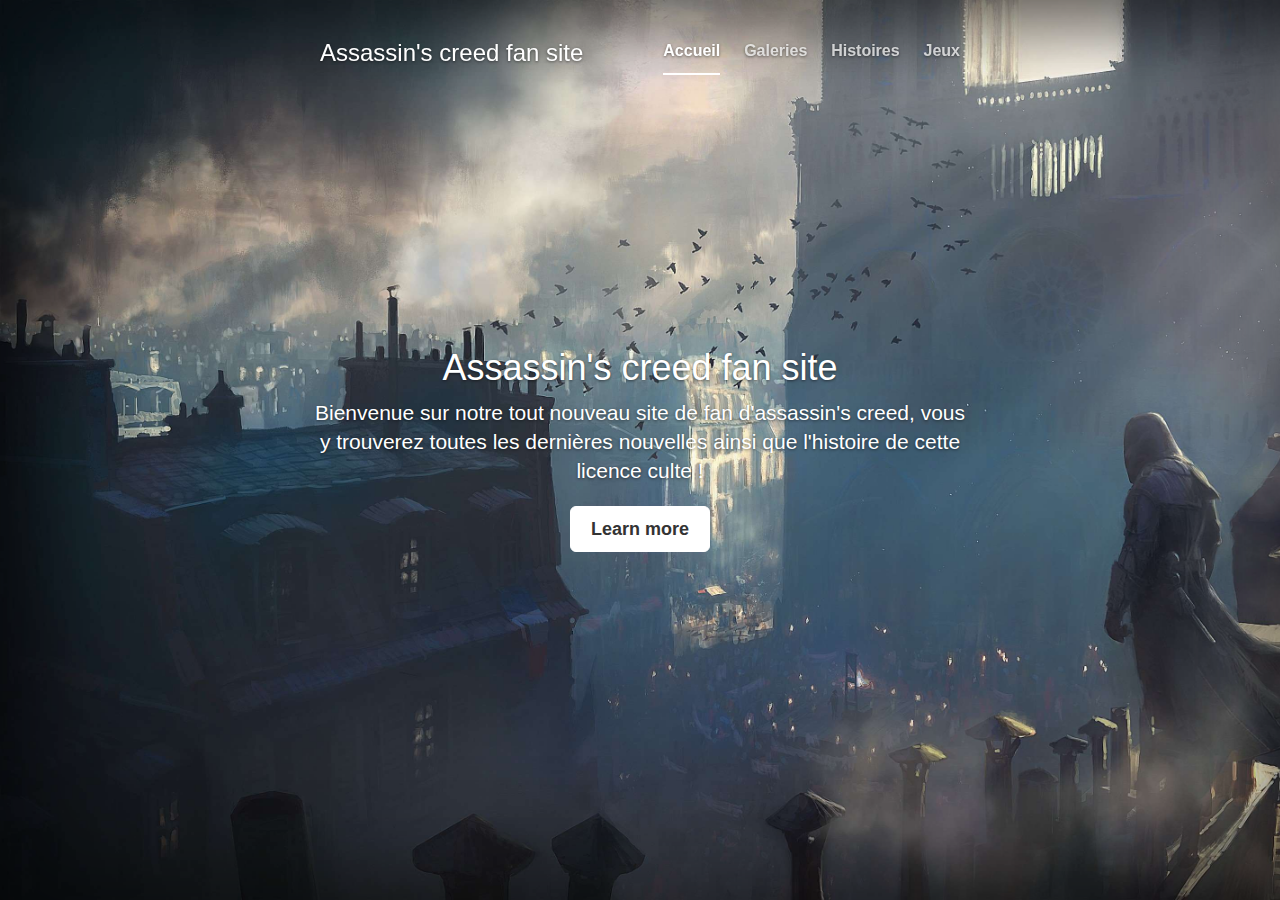
==== index.html @ 7bd2a31a "Création page de garde" ====
<!DOCTYPE html>
<html>
  <head>
    <meta charset="utf-8">
    <meta http-equiv="X-UA-Compatible" content="IE=edge">
    <meta name="viewport" content="width=device-width, initial-scale=1">

    <title>--- TODO ---</title>

    <link rel="stylesheet" href="https://maxcdn.bootstrapcdn.com/bootstrap/3.2.0/css/bootstrap.min.css">
    <link rel="stylesheet" href="https://maxcdn.bootstrapcdn.com/font-awesome/4.1.0/css/font-awesome.min.css">
    <link rel="stylesheet" href="css/style.css">
    <!-- HTML5 Shim and Respond.js IE8 support of HTML5 elements and media queries -->
    <!-- Leave those next 4 lines if you care about users using IE8 -->
    <!--[if lt IE 9]>
      <script src="https://oss.maxcdn.com/html5shiv/3.7.2/html5shiv.min.js"></script>
      <script src="https://oss.maxcdn.com/respond/1.4.2/respond.min.js"></script>
    <![endif]-->
  </head>
  <body>
    <div class="site-wrapper">

      <div class="site-wrapper-inner">

        <div class="cover-container">

          <div class="masthead clearfix">
            <div class="inner">
              <h3 class="masthead-brand">Assassin's creed fan site</h3>
              <ul class="nav masthead-nav">
                <li class="active"><a href="#">Accueil</a></li>
                <li><a href="#">Galeries</a></li>
                <li><a href="#">Histoires</a></li>
                <li><a href="#">Jeux</a></li>
              </ul>
            </div>
          </div>

          <div class="inner cover">
            <h1 class="cover-heading">Assassin's creed fan site</h1>
            <p class="lead">Bienvenue sur notre tout nouveau site de fan d'assassin's creed, vous y trouverez toutes les dernières nouvelles ainsi que l'histoire de cette licence culte !</p>
            <p class="lead">
              <a href="#" class="btn btn-lg btn-default">Learn more</a>
            </p>
          </div>
          
        </div>

      </div>

    </div>

    <!-- Including Bootstrap JS (with its jQuery dependency) so that dynamic components work -->
    <script src="https://ajax.googleapis.com/ajax/libs/jquery/1.11.1/jquery.min.js"></script>
    <script src="https://maxcdn.bootstrapcdn.com/bootstrap/3.2.0/js/bootstrap.min.js"></script>
  </body>
</html>
---- css/style.css ----
/*
 * Globals
 */

/* Links */
a,
a:focus,
a:hover {
  color: #fff;
}

/* Custom default button */
.btn-default,
.btn-default:hover,
.btn-default:focus {
  color: #333;
  text-shadow: none; /* Prevent inheritence from `body` */
  background-color: #fff;
  border: 1px solid #fff;
}


/*
 * Base structure
 */

html,
body {
  height: 100%;
  background-image: url(../images/main.jpg);
  background-repeat:no-repeat;
  background-size: cover;
}
body {
  color: #fff;
  text-align: center;
  text-shadow: 0 1px 3px rgba(0,0,0,.5);
}

/* Extra markup and styles for table-esque vertical and horizontal centering */
.site-wrapper {
  display: table;
  width: 100%;
  height: 100%; /* For at least Firefox */
  min-height: 100%;
  -webkit-box-shadow: inset 0 0 100px rgba(0,0,0,.5);
          box-shadow: inset 0 0 100px rgba(0,0,0,.5);
}
.site-wrapper-inner {
  display: table-cell;
  vertical-align: top;
}
.cover-container {
  margin-right: auto;
  margin-left: auto;
}

/* Padding for spacing */
.inner {
  padding: 30px;
}


/*
 * Header
 */
.masthead-brand {
  margin-top: 10px;
  margin-bottom: 10px;
}

.masthead-nav > li {
  display: inline-block;
}
.masthead-nav > li + li {
  margin-left: 20px;
}
.masthead-nav > li > a {
  padding-right: 0;
  padding-left: 0;
  font-size: 16px;
  font-weight: bold;
  color: #fff; /* IE8 proofing */
  color: rgba(255,255,255,.75);
  border-bottom: 2px solid transparent;
}
.masthead-nav > li > a:hover,
.masthead-nav > li > a:focus {
  background-color: transparent;
  border-bottom-color: #a9a9a9;
  border-bottom-color: rgba(255,255,255,.25);
}
.masthead-nav > .active > a,
.masthead-nav > .active > a:hover,
.masthead-nav > .active > a:focus {
  color: #fff;
  border-bottom-color: #fff;
}

@media (min-width: 768px) {
  .masthead-brand {
    float: left;
  }
  .masthead-nav {
    float: right;
  }
}


/*
 * Cover
 */

.cover {
  padding: 0 20px;
}
.cover .btn-lg {
  padding: 10px 20px;
  font-weight: bold;
}


/*
 * Affix and center
 */

@media (min-width: 768px) {
  /* Pull out the header and footer */
  .masthead {
    position: fixed;
    top: 0;
  }
  .mastfoot {
    position: fixed;
    bottom: 0;
  }
  /* Start the vertical centering */
  .site-wrapper-inner {
    vertical-align: middle;
  }
  /* Handle the widths */
  .masthead,
  .mastfoot,
  .cover-container {
    width: 100%; /* Must be percentage or pixels for horizontal alignment */
  }
}

@media (min-width: 992px) {
  .masthead,
  .mastfoot,
  .cover-container {
    width: 700px;
  }
}
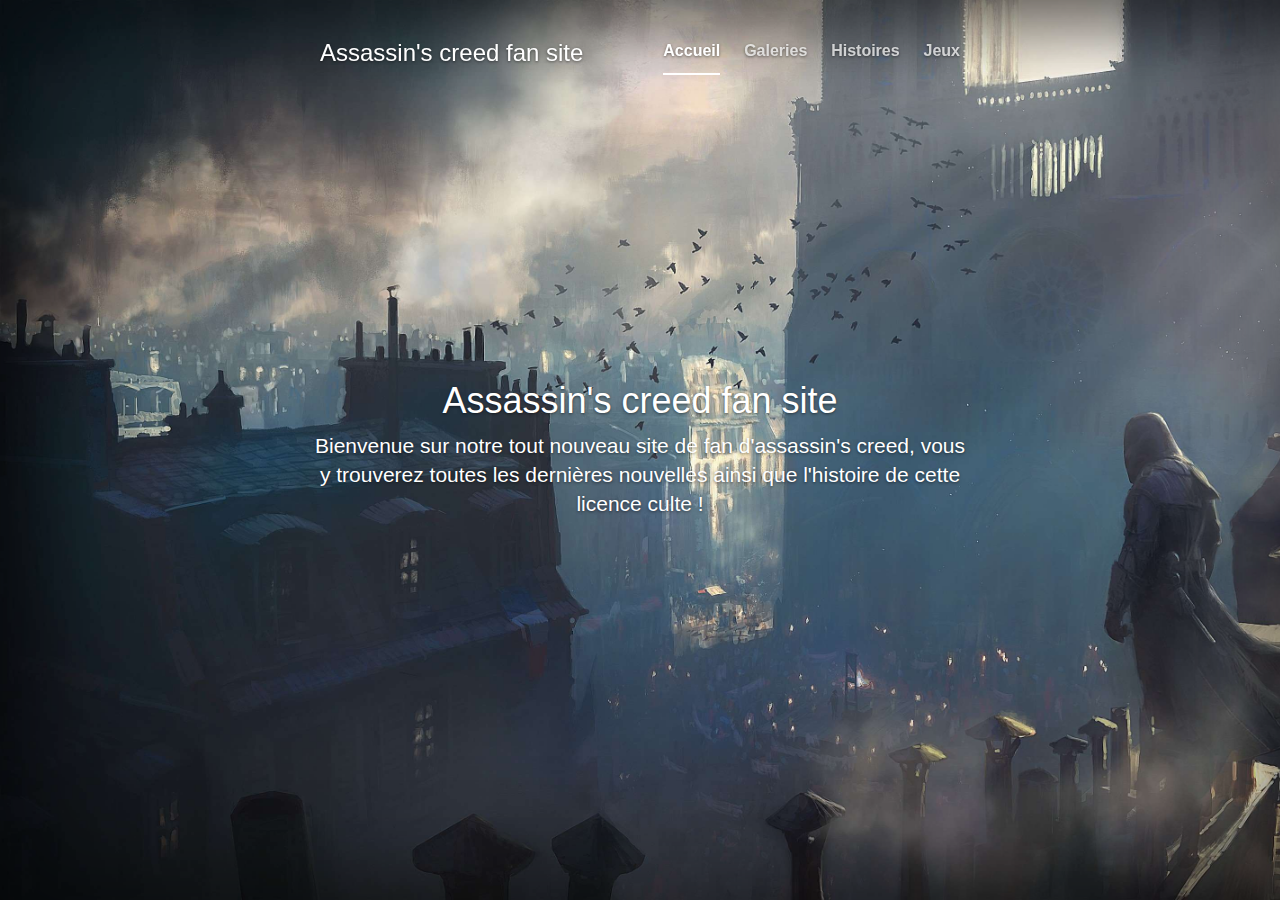
==== commit 9298b1a9: "Mise à jour 1" ====
--- a/index.html
+++ b/index.html
@@ -38,10 +38,7 @@
 
           <div class="inner cover">
             <h1 class="cover-heading">Assassin's creed fan site</h1>
-            <p class="lead">Bienvenue sur notre tout nouveau site de fan d'assassin's creed, vous y trouverez toutes les dernières nouvelles ainsi que l'histoire de cette licence culte !</p>
-            <p class="lead">
-              <a href="#" class="btn btn-lg btn-default">Learn more</a>
-            </p>
+            <p class="lead">Bienvenue sur notre tout nouveau site de fan d'assassin's creed, vous y trouverez toutes les dernières nouvelles ainsi que l'histoire de cette licence culte !</p>            
           </div>
           
         </div>
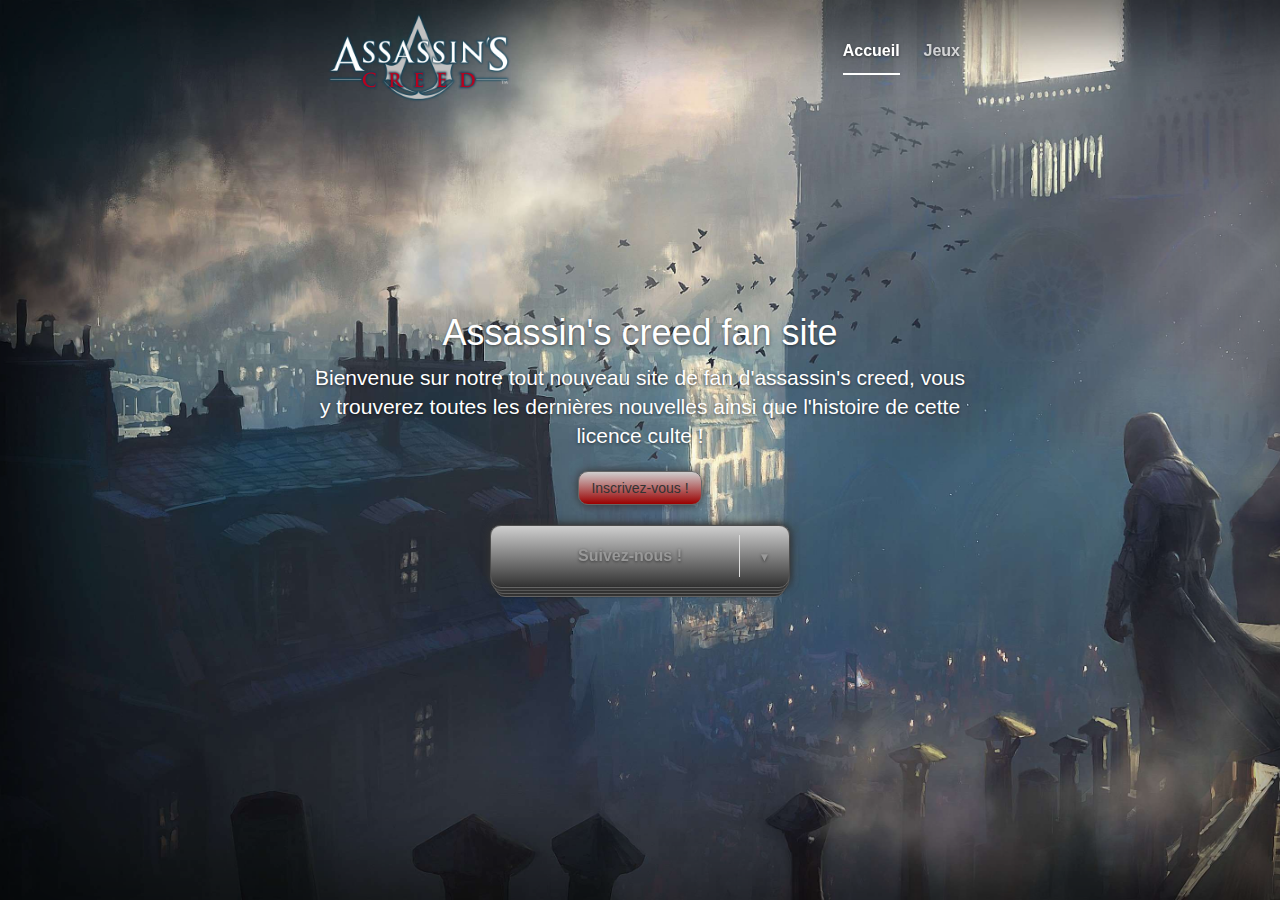
==== commit 2401890a: "Suppression games et finalisation cover" ====
--- a/index.html
+++ b/index.html
@@ -1,21 +1,26 @@
 <!DOCTYPE html>
 <html>
-  <head>
-    <meta charset="utf-8">
-    <meta http-equiv="X-UA-Compatible" content="IE=edge">
-    <meta name="viewport" content="width=device-width, initial-scale=1">
+    <head>
+        <meta charset="utf-8">
+        <meta http-equiv="X-UA-Compatible" content="IE=edge">
+        <meta name="viewport" content="width=device-width, initial-scale=1">
 
-    <title>--- TODO ---</title>
+    <title>Assassin's creed fan site</title>
 
     <link rel="stylesheet" href="https://maxcdn.bootstrapcdn.com/bootstrap/3.2.0/css/bootstrap.min.css">
     <link rel="stylesheet" href="https://maxcdn.bootstrapcdn.com/font-awesome/4.1.0/css/font-awesome.min.css">
+    <link rel="stylesheet" href="css/common.css">
+    <link rel="stylesheet" href="css/icons.css">
     <link rel="stylesheet" href="css/style.css">
+    <link rel="icon" type="image/png" href="images/icon.png" />
     <!-- HTML5 Shim and Respond.js IE8 support of HTML5 elements and media queries -->
     <!-- Leave those next 4 lines if you care about users using IE8 -->
     <!--[if lt IE 9]>
       <script src="https://oss.maxcdn.com/html5shiv/3.7.2/html5shiv.min.js"></script>
       <script src="https://oss.maxcdn.com/respond/1.4.2/respond.min.js"></script>
     <![endif]-->
+        <script src="js/modernizr.custom.63321.js"></script>
+
   </head>
   <body>
     <div class="site-wrapper">
@@ -26,21 +31,27 @@
 
           <div class="masthead clearfix">
             <div class="inner">
-              <h3 class="masthead-brand">Assassin's creed fan site</h3>
+              <a href="index.html"><img class="masthead-brand" src="images/assassinscreed_logo.png" width="200px" alt="Logo Assassin's Creed" /> </a>
               <ul class="nav masthead-nav">
-                <li class="active"><a href="#">Accueil</a></li>
-                <li><a href="#">Galeries</a></li>
-                <li><a href="#">Histoires</a></li>
+                <li class="active"><a href="index.html">Accueil</a></li>
                 <li><a href="#">Jeux</a></li>
               </ul>
             </div>
           </div>
-
           <div class="inner cover">
             <h1 class="cover-heading">Assassin's creed fan site</h1>
-            <p class="lead">Bienvenue sur notre tout nouveau site de fan d'assassin's creed, vous y trouverez toutes les dernières nouvelles ainsi que l'histoire de cette licence culte !</p>            
+            <p class="lead">Bienvenue sur notre tout nouveau site de fan d'assassin's creed, vous y trouverez toutes les dernières nouvelles ainsi que l'histoire de cette licence culte !</p>
+            <button type="button" class="btn btn-default">Inscrivez-vous !</button>  
           </div>
-          
+          <div class="fleft">
+            <select id="cd-dropdown" class="cd-select">
+              <option value="-1" selected>Suivez-nous !</option>
+              <option value="1" class="icon-google-plus">Google Plus</option>
+              <option value="2" class="icon-facebook">Facebook</option>
+              <option value="3" class="icon-twitter">Twitter</option>
+              <option value="4" class="icon-github">GitHub</option>
+            </select>
+          </div>
         </div>
 
       </div>
@@ -50,5 +61,19 @@
     <!-- Including Bootstrap JS (with its jQuery dependency) so that dynamic components work -->
     <script src="https://ajax.googleapis.com/ajax/libs/jquery/1.11.1/jquery.min.js"></script>
     <script src="https://maxcdn.bootstrapcdn.com/bootstrap/3.2.0/js/bootstrap.min.js"></script>
+    <script type="text/javascript" src="js/jquery.dropdown.js"></script>
+    <script type="text/javascript">
+      
+      $( function() {
+        
+        $( '#cd-dropdown' ).dropdown( {
+          gutter : 5,
+          delay : 100,
+          random : true
+        } );
+
+      });
+
+    </script>
   </body>
 </html>--- a/css/style.css
+++ b/css/style.css
@@ -1,7 +1,3 @@
-/*
- * Globals
- */
-
 /* Links */
 a,
 a:focus,
@@ -17,6 +13,22 @@
   text-shadow: none; /* Prevent inheritence from `body` */
   background-color: #fff;
   border: 1px solid #fff;
+  -moz-box-shadow: 0px 0px 10px #343434;
+  -webkit-box-shadow: 0px 0px 10px #343434;
+  -o-box-shadow: 0px 0px 10px #343434;
+  box-shadow: 0px 0px 10px #343434;
+  -moz-border-radius: 10px;
+  -webkit-border-radius: 10px;
+  border-radius: 10px;
+  border: 1px solid #656565;
+  background:#cfcfcf;
+  filter: progid:DXImageTransform.Microsoft.gradient(startColorstr="#cfcfcf", endColorstr="#9a0000"); /* Pour IE seulement et mode gradient à linear */
+  background: -webkit-gradient(linear, left top, left bottom, from(#cfcfcf), to(#9a0000));
+  background: -webkit-linear-gradient(#cfcfcf, #9a0000);
+  background: -moz-linear-gradient(#cfcfcf, #9a0000);
+  background: -o-linear-gradient(#cfcfcf, #9a0000); 
+  background: -ms-linear-gradient(#cfcfcf, #9a0000); 
+  background: linear-gradient(#cfcfcf, #9a0000); 
 }
 
 
@@ -27,6 +39,7 @@
 html,
 body {
   height: 100%;
+  background: fixed;
   background-image: url(../images/main.jpg);
   background-repeat:no-repeat;
   background-size: cover;
@@ -65,8 +78,9 @@
  * Header
  */
 .masthead-brand {
-  margin-top: 10px;
+  margin-top: -20px;
   margin-bottom: 10px;
+  padding: 0px;
 }
 
 .masthead-nav > li {
@@ -130,17 +144,12 @@
     position: fixed;
     top: 0;
   }
-  .mastfoot {
-    position: fixed;
-    bottom: 0;
-  }
   /* Start the vertical centering */
   .site-wrapper-inner {
     vertical-align: middle;
   }
   /* Handle the widths */
   .masthead,
-  .mastfoot,
   .cover-container {
     width: 100%; /* Must be percentage or pixels for horizontal alignment */
   }
@@ -148,8 +157,199 @@
 
 @media (min-width: 992px) {
   .masthead,
-  .mastfoot,
   .cover-container {
     width: 700px;
   }
+}
+
+ /* Dropdown config */
+.cd-dropdown,
+.cd-select {
+  position: relative;
+  width: 300px;
+  margin: 20px auto;
+  display: block;
+}
+
+.cd-dropdown > span {
+  width: 100%;
+  height: 60px;
+  line-height: 60px;
+  color: #999;
+  font-weight: 700;
+  font-size: 16px;
+  display: block;
+  padding: 0 50px 0 30px;
+  position: relative;
+  cursor: pointer;
+  border-radius: 10px;
+  background:#cfcfcf;
+  filter: progid:DXImageTransform.Microsoft.gradient(startColorstr="#cfcfcf", endColorstr="#343434"); /* Pour IE seulement et mode gradient à linear */
+  background: -webkit-gradient(linear, left top, left bottom, from(#cfcfcf), to(#343434));
+  background: -webkit-linear-gradient(#cfcfcf, #343434);
+  background: -moz-linear-gradient(#cfcfcf, #343434);
+  background: -o-linear-gradient(#cfcfcf, #343434); 
+  background: -ms-linear-gradient(#cfcfcf, #343434); 
+  background: linear-gradient(#cfcfcf, #343434); 
+}
+
+.cd-dropdown > span:after {
+  content: '\25BC';
+  position: absolute;
+  right: 0px;
+  top: 15%;
+  width: 50px;
+  text-align: center;
+  font-size: 12px;
+  padding: 10px;
+  height: 70%;
+  line-height: 24px;
+  border-left: 1px solid #ddd;
+}
+
+.cd-dropdown.cd-active > span:after {
+  content: '\25B2';
+}
+
+.cd-dropdown ul {
+  list-style-type: none;
+  margin: 0;
+  padding: 0;
+  display: block;
+  position: relative;
+}
+
+.cd-dropdown ul li {
+  display: block;
+}
+
+.cd-dropdown ul li span {
+  width: 100%;
+  background: none;
+  line-height: 60px;
+  padding: 0 30px 0 75px;
+  display: block;
+  color: #bcbcbc;
+  cursor: pointer;
+  font-weight: 700;
+}
+
+.cd-dropdown > span,
+.cd-dropdown ul li span {
+  -webkit-backface-visibility: hidden;
+  -webkit-touch-callout: none;
+  -webkit-user-select: none;
+  -khtml-user-select: none;
+  -moz-user-select: none;
+  -ms-user-select: none;
+  user-select: none;
+}
+
+.cd-dropdown > span span[class^="icon-"],
+.cd-dropdown > span span[class*=" icon-"]{
+  padding: 0 30px 0 45px;
+}
+
+/* Select fallback styling */
+.cd-select {
+  border: 1px solid #ddd;
+}
+
+.cd-dropdown > span,
+.cd-dropdown ul li:nth-last-child(-n+3) span {
+  box-shadow: 0 1px 1px rgba(0,0,0,0.1);
+}
+
+.cd-dropdown ul {
+  position: absolute;
+  top: 0px;
+  width: 100%;
+}
+
+.cd-dropdown ul li {
+  position: absolute;
+  width: 100%;
+}
+
+.cd-active.cd-dropdown > span {
+  color: #4d8c9d;
+}
+
+.cd-active.cd-dropdown > span,
+.cd-active.cd-dropdown ul li span {
+  box-shadow: 0 1px 1px rgba(0,0,0,0.1);
+}
+
+.cd-active.cd-dropdown ul li span {
+  -webkit-transition: all 0.2s linear 0s;
+  -moz-transition: all 0.2s linear 0s;
+  -ms-transition: all 0.2s linear 0s;
+  -o-transition: all 0.2s linear 0s;
+  transition: all 0.2s linear 0s;
+}
+
+.cd-active.cd-dropdown ul li span:hover {
+  color: #fff;
+}
+
+.cd-dropdown,
+.cd-dropdown .icon-google-plus,
+.cd-dropdown .icon-facebook,
+.cd-dropdown .icon-twitter,
+.cd-dropdown .icon-github {
+  -moz-box-shadow: 0px 0px 10px #343434;
+  -webkit-box-shadow: 0px 0px 10px #343434;
+  -o-box-shadow: 0px 0px 10px #343434;
+  box-shadow: 0px 0px 10px #343434;
+  -moz-border-radius: 10px;
+  -webkit-border-radius: 10px;
+  border-radius: 10px;
+  border: 1px solid #656565;
+  background:#cfcfcf;
+  filter: progid:DXImageTransform.Microsoft.gradient(startColorstr="#cfcfcf", endColorstr="#343434"); /* Pour IE seulement et mode gradient à linear */
+  background: -webkit-gradient(linear, left top, left bottom, from(#cfcfcf), to(#343434));
+  background: -webkit-linear-gradient(#cfcfcf, #343434);
+  background: -moz-linear-gradient(#cfcfcf, #343434);
+  background: -o-linear-gradient(#cfcfcf, #343434); 
+  background: -ms-linear-gradient(#cfcfcf, #343434); 
+  background: linear-gradient(#cfcfcf, #343434); 
+}
+
+@font-face {
+  font-family: 'icomoon';
+  src:url('fonts/icomoon.eot');
+  src:url('fonts/icomoon.eot?#iefix') format('embedded-opentype'),
+    url('fonts/icomoon.svg#icomoon') format('svg'),
+    url('fonts/icomoon.woff') format('woff'),
+    url('fonts/icomoon.ttf') format('truetype');
+  font-weight: normal;
+  font-style: normal;
+}
+
+.cd-dropdown span[class^="icon-"]:before, 
+.cd-dropdown span[class*=" icon-"]:before {
+  font-family: 'icomoon';
+  font-style: normal;
+  speak: none;
+  font-weight: normal;
+  position: absolute;
+  font-size: 40px;
+  line-height: 40px;
+  width: 50px;
+  top: 50%;
+  left: 15px;
+  margin-top: -20px;
+  text-align: center;
+}
+.icon-google-plus:before{
+  content: "\21";
+}
+.icon-facebook:before {
+  content: "\22";
+}
+.icon-twitter:before {
+  content: "\23";
+}
+.icon-github:before {
+  content: "\24";
 }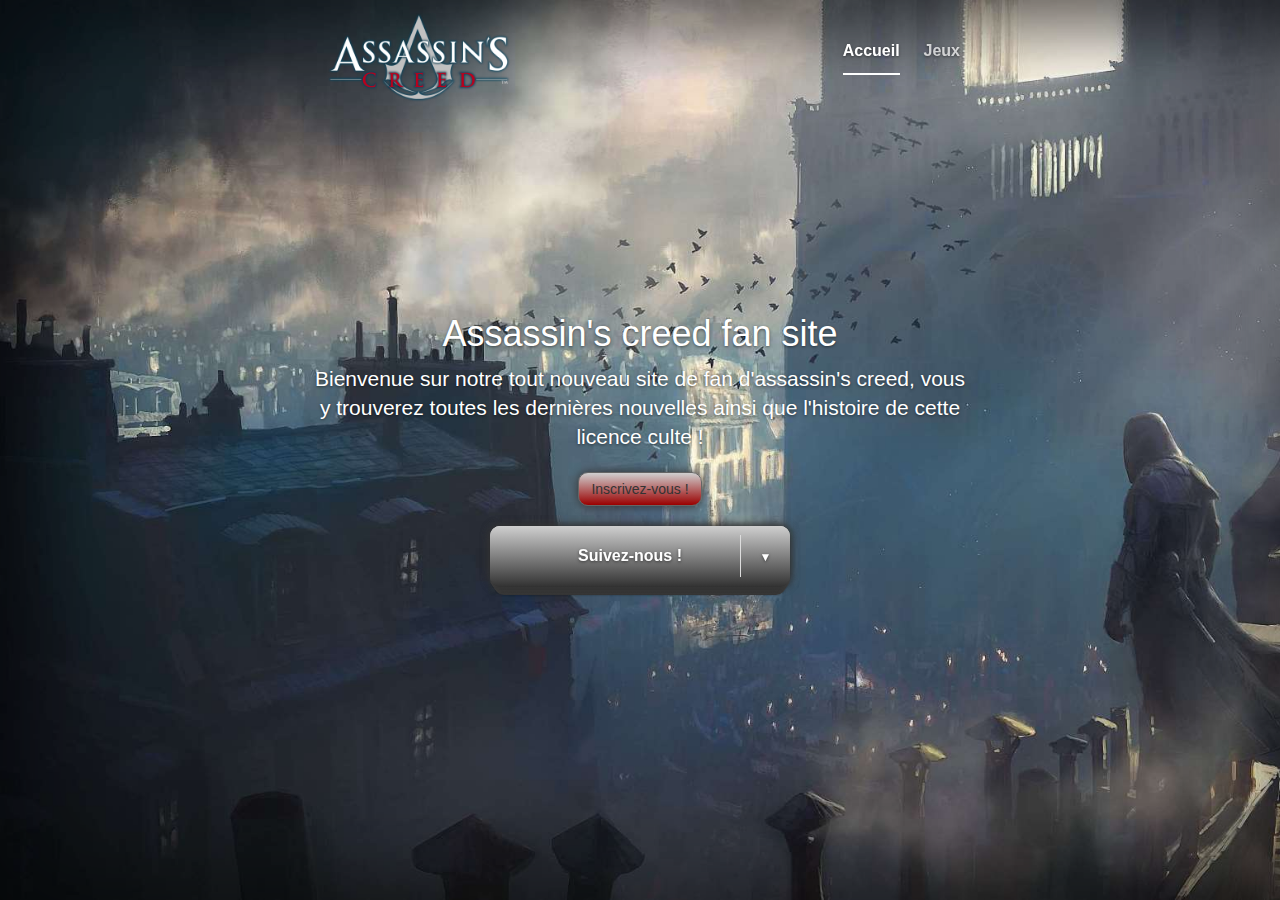
==== commit 24311833: "Ajout de la page games.html" ====
--- a/index.html
+++ b/index.html
@@ -9,8 +9,6 @@
 
     <link rel="stylesheet" href="https://maxcdn.bootstrapcdn.com/bootstrap/3.2.0/css/bootstrap.min.css">
     <link rel="stylesheet" href="https://maxcdn.bootstrapcdn.com/font-awesome/4.1.0/css/font-awesome.min.css">
-    <link rel="stylesheet" href="css/common.css">
-    <link rel="stylesheet" href="css/icons.css">
     <link rel="stylesheet" href="css/style.css">
     <link rel="icon" type="image/png" href="images/icon.png" />
     <!-- HTML5 Shim and Respond.js IE8 support of HTML5 elements and media queries -->
@@ -34,7 +32,7 @@
               <a href="index.html"><img class="masthead-brand" src="images/assassinscreed_logo.png" width="200px" alt="Logo Assassin's Creed" /> </a>
               <ul class="nav masthead-nav">
                 <li class="active"><a href="index.html">Accueil</a></li>
-                <li><a href="#">Jeux</a></li>
+                <li><a href="games.html">Jeux</a></li>
               </ul>
             </div>
           </div>
@@ -46,10 +44,10 @@
           <div class="fleft">
             <select id="cd-dropdown" class="cd-select">
               <option value="-1" selected>Suivez-nous !</option>
-              <option value="1" class="icon-google-plus">Google Plus</option>
-              <option value="2" class="icon-facebook">Facebook</option>
-              <option value="3" class="icon-twitter">Twitter</option>
-              <option value="4" class="icon-github">GitHub</option>
+              <option value="1" class="icon-google-plus"><a href="#">Google Plus</a></option>
+              <option value="2" class="icon-facebook"><a href="https://www.facebook.com/stephane.bataille">Facebook</a></option>
+              <option value="3" class="icon-twitter"><a href="#">Twitter</a></option>
+              <option value="4" class="icon-github"><a href="#">GitHub</a></option>
             </select>
           </div>
         </div>
--- a/css/style.css
+++ b/css/style.css
@@ -175,7 +175,6 @@
   width: 100%;
   height: 60px;
   line-height: 60px;
-  color: #999;
   font-weight: 700;
   font-size: 16px;
   display: block;
@@ -183,7 +182,7 @@
   position: relative;
   cursor: pointer;
   border-radius: 10px;
-  background:#cfcfcf;
+  background: #cfcfcf;
   filter: progid:DXImageTransform.Microsoft.gradient(startColorstr="#cfcfcf", endColorstr="#343434"); /* Pour IE seulement et mode gradient à linear */
   background: -webkit-gradient(linear, left top, left bottom, from(#cfcfcf), to(#343434));
   background: -webkit-linear-gradient(#cfcfcf, #343434);
@@ -229,7 +228,7 @@
   line-height: 60px;
   padding: 0 30px 0 75px;
   display: block;
-  color: #bcbcbc;
+  color: white;
   cursor: pointer;
   font-weight: 700;
 }
@@ -289,7 +288,7 @@
 }
 
 .cd-active.cd-dropdown ul li span:hover {
-  color: #fff;
+  color: #9a0000;
 }
 
 .cd-dropdown,
@@ -303,8 +302,6 @@
   box-shadow: 0px 0px 10px #343434;
   -moz-border-radius: 10px;
   -webkit-border-radius: 10px;
-  border-radius: 10px;
-  border: 1px solid #656565;
   background:#cfcfcf;
   filter: progid:DXImageTransform.Microsoft.gradient(startColorstr="#cfcfcf", endColorstr="#343434"); /* Pour IE seulement et mode gradient à linear */
   background: -webkit-gradient(linear, left top, left bottom, from(#cfcfcf), to(#343434));
@@ -312,7 +309,7 @@
   background: -moz-linear-gradient(#cfcfcf, #343434);
   background: -o-linear-gradient(#cfcfcf, #343434); 
   background: -ms-linear-gradient(#cfcfcf, #343434); 
-  background: linear-gradient(#cfcfcf, #343434); 
+  background: linear-gradient(#cfcfcf, #343434);
 }
 
 @font-face {
@@ -352,4 +349,135 @@
 }
 .icon-github:before {
   content: "\24";
-}+}
+
+/* Hover effect for games.html */
+
+figure.effect-hover {
+  background: transparent;
+}
+
+figure.effect-hover img {
+  opacity: 1;
+  -webkit-transition: opacity 0.35s;
+  transition: opacity 0.35s;
+}
+
+figure.effect-hover:hover img {
+  opacity: 0.4;
+}
+
+figure.effect-hover figcaption::before,
+figure.effect-hover figcaption::after {
+  position: absolute;
+  top: 30px;
+  right: 30px;
+  bottom: 30px;
+  left: 30px;
+  content: '';
+  opacity: 0;
+  -webkit-transition: opacity 0.35s, -webkit-transform 0.35s;
+  transition: opacity 0.35s, transform 0.35s;
+}
+
+figure.effect-hover figcaption::before {
+  border-top: 1px solid #fff;
+  border-bottom: 1px solid #fff;
+  -webkit-transform: scale(0,1);
+  transform: scale(0,1);
+}
+
+figure.effect-hover figcaption::after {
+  border-right: 1px solid #fff;
+  border-left: 1px solid #fff;
+  -webkit-transform: scale(1,0);
+  transform: scale(1,0);
+}
+
+figure.effect-hover h2 {
+  padding-top: 30%;
+  opacity: 0;
+  -webkit-transition: -webkit-transform 0.35s;
+  transition: transform 0.35s;
+  -webkit-transform: translate3d(0,-20px,0);
+  transform: translate3d(0,-20px,0);
+}
+
+figure.effect-hover p {
+  padding: 20px 2.5em;
+  opacity: 0;
+  -webkit-transition: opacity 0.35s, -webkit-transform 0.35s;
+  transition: opacity 0.35s, transform 0.35s;
+  -webkit-transform: translate3d(0,20px,0);
+  transform: translate3d(0,20px,0);
+}
+
+figure.effect-hover:hover figcaption::before,
+figure.effect-hover:hover figcaption::after {
+  opacity: 1;
+  -webkit-transform: scale(1);
+  transform: scale(1);
+}
+
+figure.effect-hover:hover h2,
+figure.effect-hover:hover p {
+  opacity: 1;
+  -webkit-transform: translate3d(0,0,0);
+  transform: translate3d(0,0,0);
+}
+
+.grid {
+  overflow: hidden;
+  margin: 0;
+  padding: 3em 0 0 0;
+  width: 100%;
+  list-style: none;
+  text-align: center;
+}
+
+.grid figure {
+  position: relative;
+  z-index: 1;
+  display: inline-block;
+  overflow: hidden;
+  margin: -0.135em;
+  width: 100%;
+  background: #3085a3;
+  text-align: center;
+  cursor: pointer;
+}
+
+.grid figure img {
+  position: relative;
+  display: block;
+  min-width: 100%;
+  opacity: 1;
+}
+
+.grid figure figcaption {
+  padding: 2em;
+  color: #fff;
+  font-size: 1.25em;
+  -webkit-backface-visibility: hidden;
+  backface-visibility: hidden;
+}
+
+.grid figure figcaption::before,
+.grid figure figcaption::after {
+  pointer-events: none;
+}
+
+.grid figure figcaption,
+.grid figure a {
+  position: absolute;
+  top: 0;
+  left: 0;
+  width: 100%;
+  height: 100%;
+}
+
+@media (max-width: 1200px) {
+  figure.effect-hover:hover p {
+  opacity: 0;
+ }
+}
